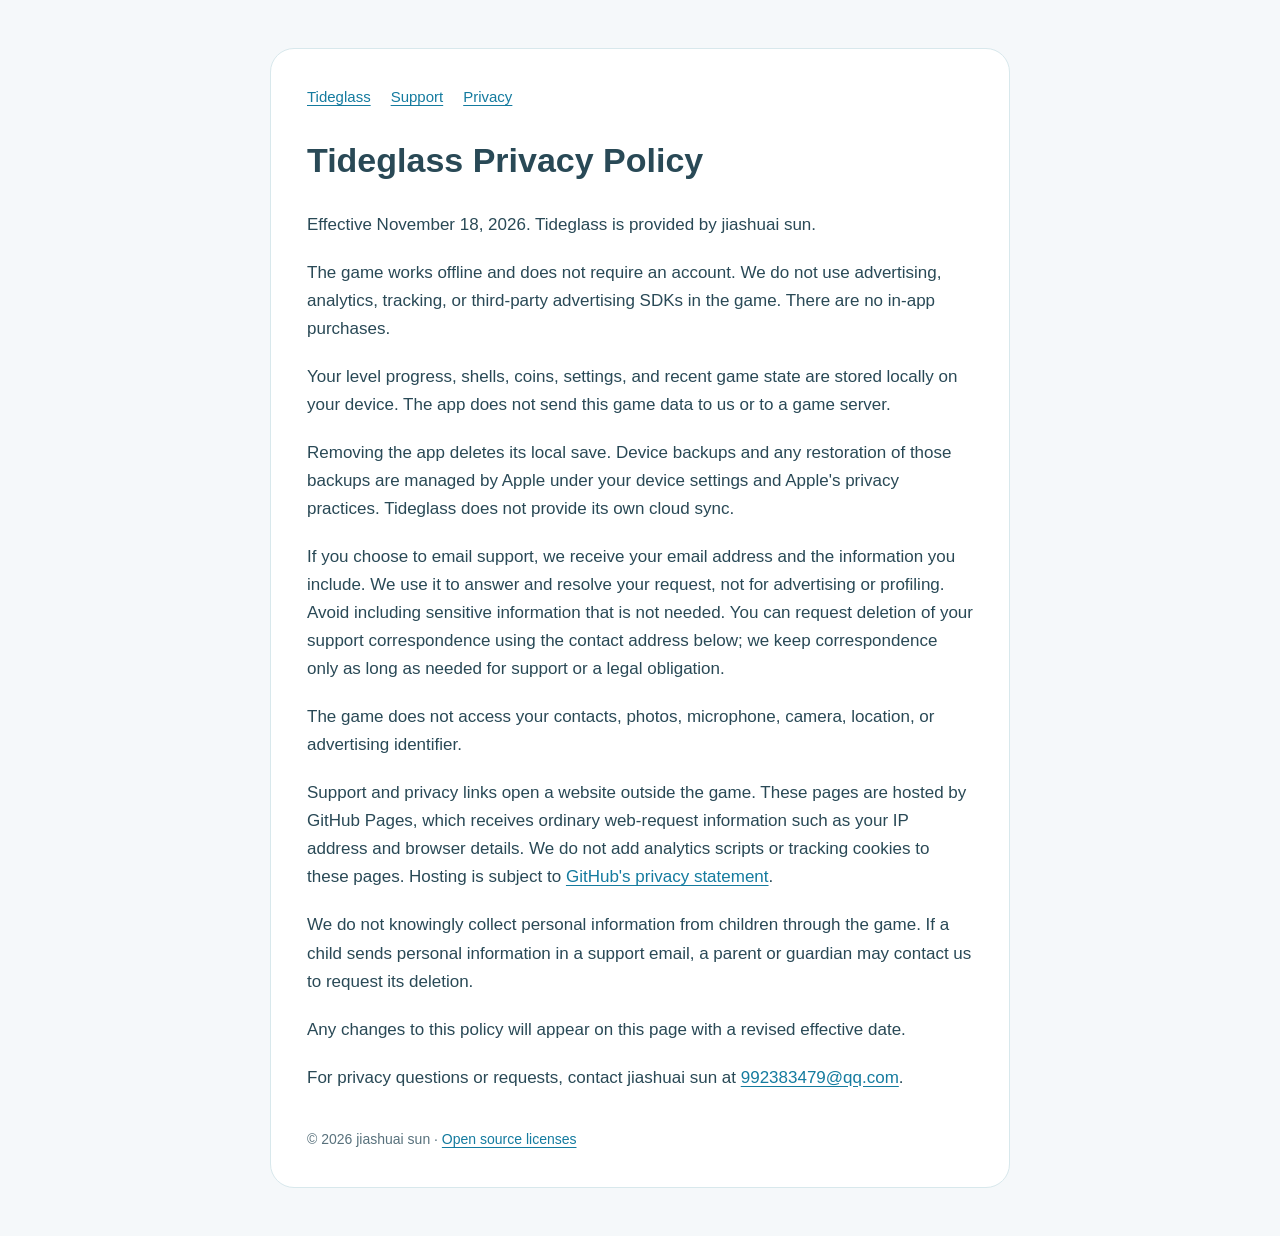
==== privacy.html @ 44368563 "Publish Tideglass support and privacy pages" ====
<!doctype html>
<html lang="en"><head><meta charset="utf-8"><meta name="viewport" content="width=device-width,initial-scale=1"><meta name="color-scheme" content="light"><title>Tideglass Privacy Policy — Tideglass</title><link rel="icon" href="icon.png"><link rel="stylesheet" href="style.css"></head><body><main><nav aria-label="Main"><a href="index.html">Tideglass</a><a href="support.html">Support</a><a href="privacy.html">Privacy</a></nav><h1>Tideglass Privacy Policy</h1><p>Effective November 18, 2026. Tideglass is provided by jiashuai sun.</p><p>The game works offline and does not require an account. We do not use advertising, analytics, tracking, or third-party advertising SDKs in the game. There are no in-app purchases.</p><p>Your level progress, shells, coins, settings, and recent game state are stored locally on your device. The app does not send this game data to us or to a game server.</p><p>Removing the app deletes its local save. Device backups and any restoration of those backups are managed by Apple under your device settings and Apple's privacy practices. Tideglass does not provide its own cloud sync.</p><p>If you choose to email support, we receive your email address and the information you include. We use it to answer and resolve your request, not for advertising or profiling. Avoid including sensitive information that is not needed. You can request deletion of your support correspondence using the contact address below; we keep correspondence only as long as needed for support or a legal obligation.</p><p>The game does not access your contacts, photos, microphone, camera, location, or advertising identifier.</p><p>Support and privacy links open a website outside the game. These pages are hosted by GitHub Pages, which receives ordinary web-request information such as your IP address and browser details. We do not add analytics scripts or tracking cookies to these pages. Hosting is subject to <a href="https://docs.github.com/en/site-policy/privacy-policies/github-general-privacy-statement">GitHub's privacy statement</a>.</p><p>We do not knowingly collect personal information from children through the game. If a child sends personal information in a support email, a parent or guardian may contact us to request its deletion.</p><p>Any changes to this policy will appear on this page with a revised effective date.</p><p>For privacy questions or requests, contact jiashuai sun at <a href="mailto:992383479@qq.com?subject=Tideglass%20Privacy">992383479@qq.com</a>.</p><footer>© 2026 jiashuai sun · <a href="licenses.txt">Open source licenses</a></footer></main></body></html>
---- style.css ----
*{box-sizing:border-box}body{margin:0;background:#f5f8fa;color:#294956;font:17px/1.65 -apple-system,BlinkMacSystemFont,"Segoe UI",sans-serif}main{max-width:740px;margin:48px auto;padding:36px;background:#fff;border:1px solid #d8e8ec;border-radius:24px}nav{display:flex;flex-wrap:wrap;gap:20px;font-size:15px;margin-bottom:30px}a{color:#147b9f;text-underline-offset:3px}h1{font-size:34px;line-height:1.2;margin:16px 0 30px}p{margin:0 0 20px}ul{padding-left:22px}footer{margin-top:36px;font-size:14px;color:#58717c}img{border-radius:22px}details{padding:18px 0;border-bottom:1px solid #dde9ef}summary{cursor:pointer;font-weight:600}details p{margin:12px 0 0}.button{display:inline-block;padding:12px 22px;border-radius:12px;background:#167eab;color:white;text-decoration:none;font-weight:600}@media(max-width:600px){main{margin:16px;padding:24px}h1{font-size:30px}}
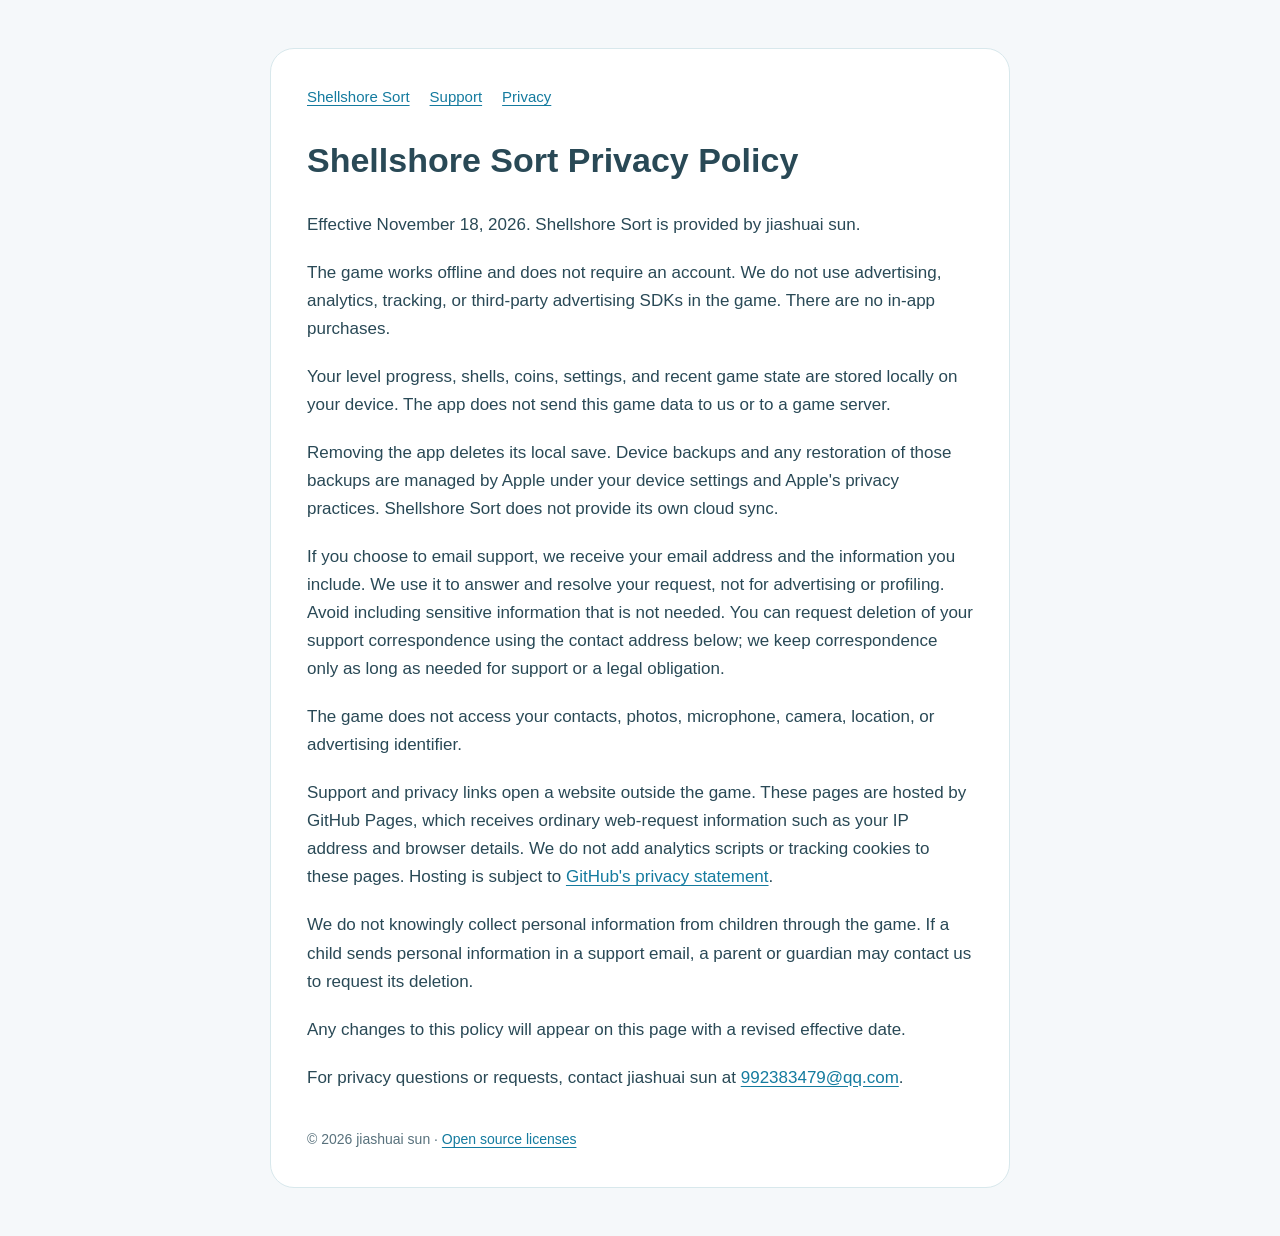
==== commit ce0e59da: "Rename public support pages to Shellshore Sort and credit audio" ====
--- a/privacy.html
+++ b/privacy.html
@@ -1,2 +1,2 @@
 <!doctype html>
-<html lang="en"><head><meta charset="utf-8"><meta name="viewport" content="width=device-width,initial-scale=1"><meta name="color-scheme" content="light"><title>Tideglass Privacy Policy — Tideglass</title><link rel="icon" href="icon.png"><link rel="stylesheet" href="style.css"></head><body><main><nav aria-label="Main"><a href="index.html">Tideglass</a><a href="support.html">Support</a><a href="privacy.html">Privacy</a></nav><h1>Tideglass Privacy Policy</h1><p>Effective November 18, 2026. Tideglass is provided by jiashuai sun.</p><p>The game works offline and does not require an account. We do not use advertising, analytics, tracking, or third-party advertising SDKs in the game. There are no in-app purchases.</p><p>Your level progress, shells, coins, settings, and recent game state are stored locally on your device. The app does not send this game data to us or to a game server.</p><p>Removing the app deletes its local save. Device backups and any restoration of those backups are managed by Apple under your device settings and Apple's privacy practices. Tideglass does not provide its own cloud sync.</p><p>If you choose to email support, we receive your email address and the information you include. We use it to answer and resolve your request, not for advertising or profiling. Avoid including sensitive information that is not needed. You can request deletion of your support correspondence using the contact address below; we keep correspondence only as long as needed for support or a legal obligation.</p><p>The game does not access your contacts, photos, microphone, camera, location, or advertising identifier.</p><p>Support and privacy links open a website outside the game. These pages are hosted by GitHub Pages, which receives ordinary web-request information such as your IP address and browser details. We do not add analytics scripts or tracking cookies to these pages. Hosting is subject to <a href="https://docs.github.com/en/site-policy/privacy-policies/github-general-privacy-statement">GitHub's privacy statement</a>.</p><p>We do not knowingly collect personal information from children through the game. If a child sends personal information in a support email, a parent or guardian may contact us to request its deletion.</p><p>Any changes to this policy will appear on this page with a revised effective date.</p><p>For privacy questions or requests, contact jiashuai sun at <a href="mailto:992383479@qq.com?subject=Tideglass%20Privacy">992383479@qq.com</a>.</p><footer>© 2026 jiashuai sun · <a href="licenses.txt">Open source licenses</a></footer></main></body></html>
+<html lang="en"><head><meta charset="utf-8"><meta name="viewport" content="width=device-width,initial-scale=1"><meta name="color-scheme" content="light"><title>Shellshore Sort Privacy Policy</title><link rel="icon" href="icon.png"><link rel="stylesheet" href="style.css"></head><body><main><nav aria-label="Main"><a href="index.html">Shellshore Sort</a><a href="support.html">Support</a><a href="privacy.html">Privacy</a></nav><h1>Shellshore Sort Privacy Policy</h1><p>Effective November 18, 2026. Shellshore Sort is provided by jiashuai sun.</p><p>The game works offline and does not require an account. We do not use advertising, analytics, tracking, or third-party advertising SDKs in the game. There are no in-app purchases.</p><p>Your level progress, shells, coins, settings, and recent game state are stored locally on your device. The app does not send this game data to us or to a game server.</p><p>Removing the app deletes its local save. Device backups and any restoration of those backups are managed by Apple under your device settings and Apple's privacy practices. Shellshore Sort does not provide its own cloud sync.</p><p>If you choose to email support, we receive your email address and the information you include. We use it to answer and resolve your request, not for advertising or profiling. Avoid including sensitive information that is not needed. You can request deletion of your support correspondence using the contact address below; we keep correspondence only as long as needed for support or a legal obligation.</p><p>The game does not access your contacts, photos, microphone, camera, location, or advertising identifier.</p><p>Support and privacy links open a website outside the game. These pages are hosted by GitHub Pages, which receives ordinary web-request information such as your IP address and browser details. We do not add analytics scripts or tracking cookies to these pages. Hosting is subject to <a href="https://docs.github.com/en/site-policy/privacy-policies/github-general-privacy-statement">GitHub's privacy statement</a>.</p><p>We do not knowingly collect personal information from children through the game. If a child sends personal information in a support email, a parent or guardian may contact us to request its deletion.</p><p>Any changes to this policy will appear on this page with a revised effective date.</p><p>For privacy questions or requests, contact jiashuai sun at <a href="mailto:992383479@qq.com?subject=Shellshore%20Sort%20Privacy">992383479@qq.com</a>.</p><footer>© 2026 jiashuai sun · <a href="licenses.txt">Open source licenses</a></footer></main></body></html>
